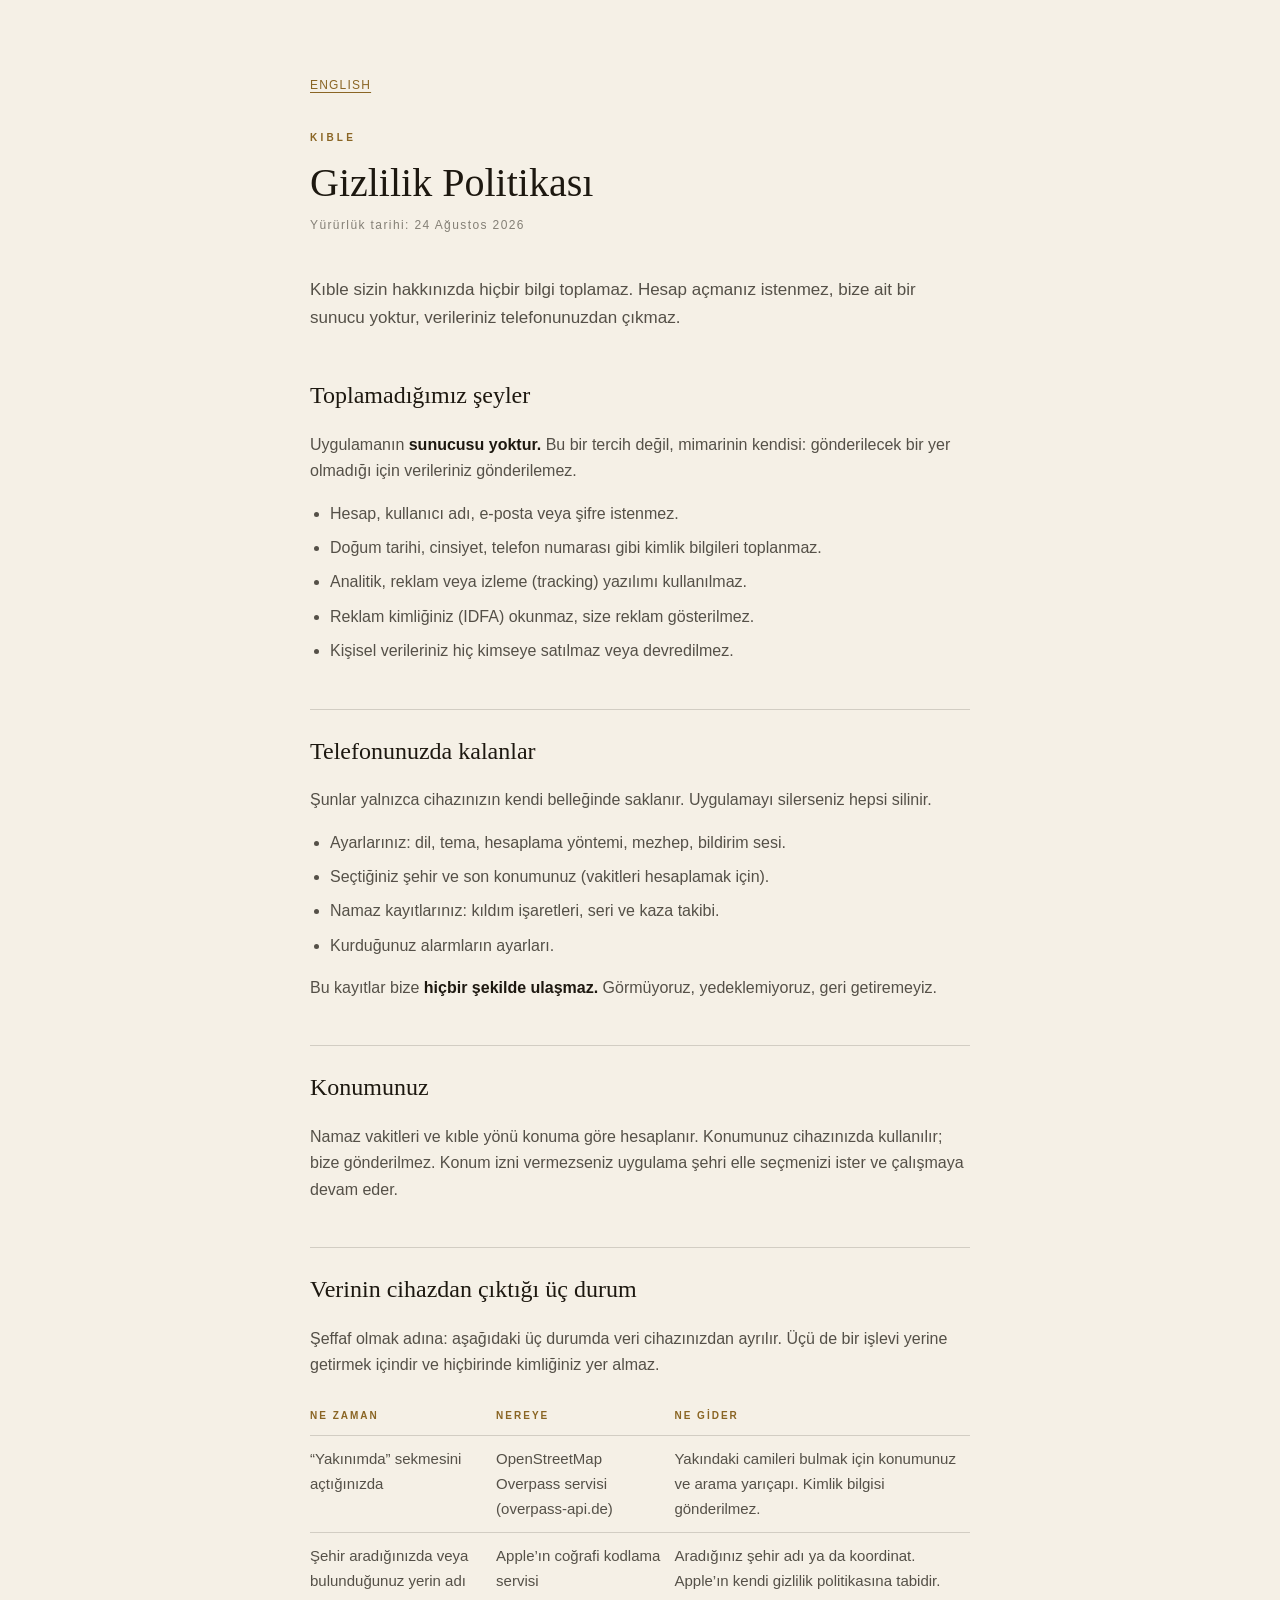
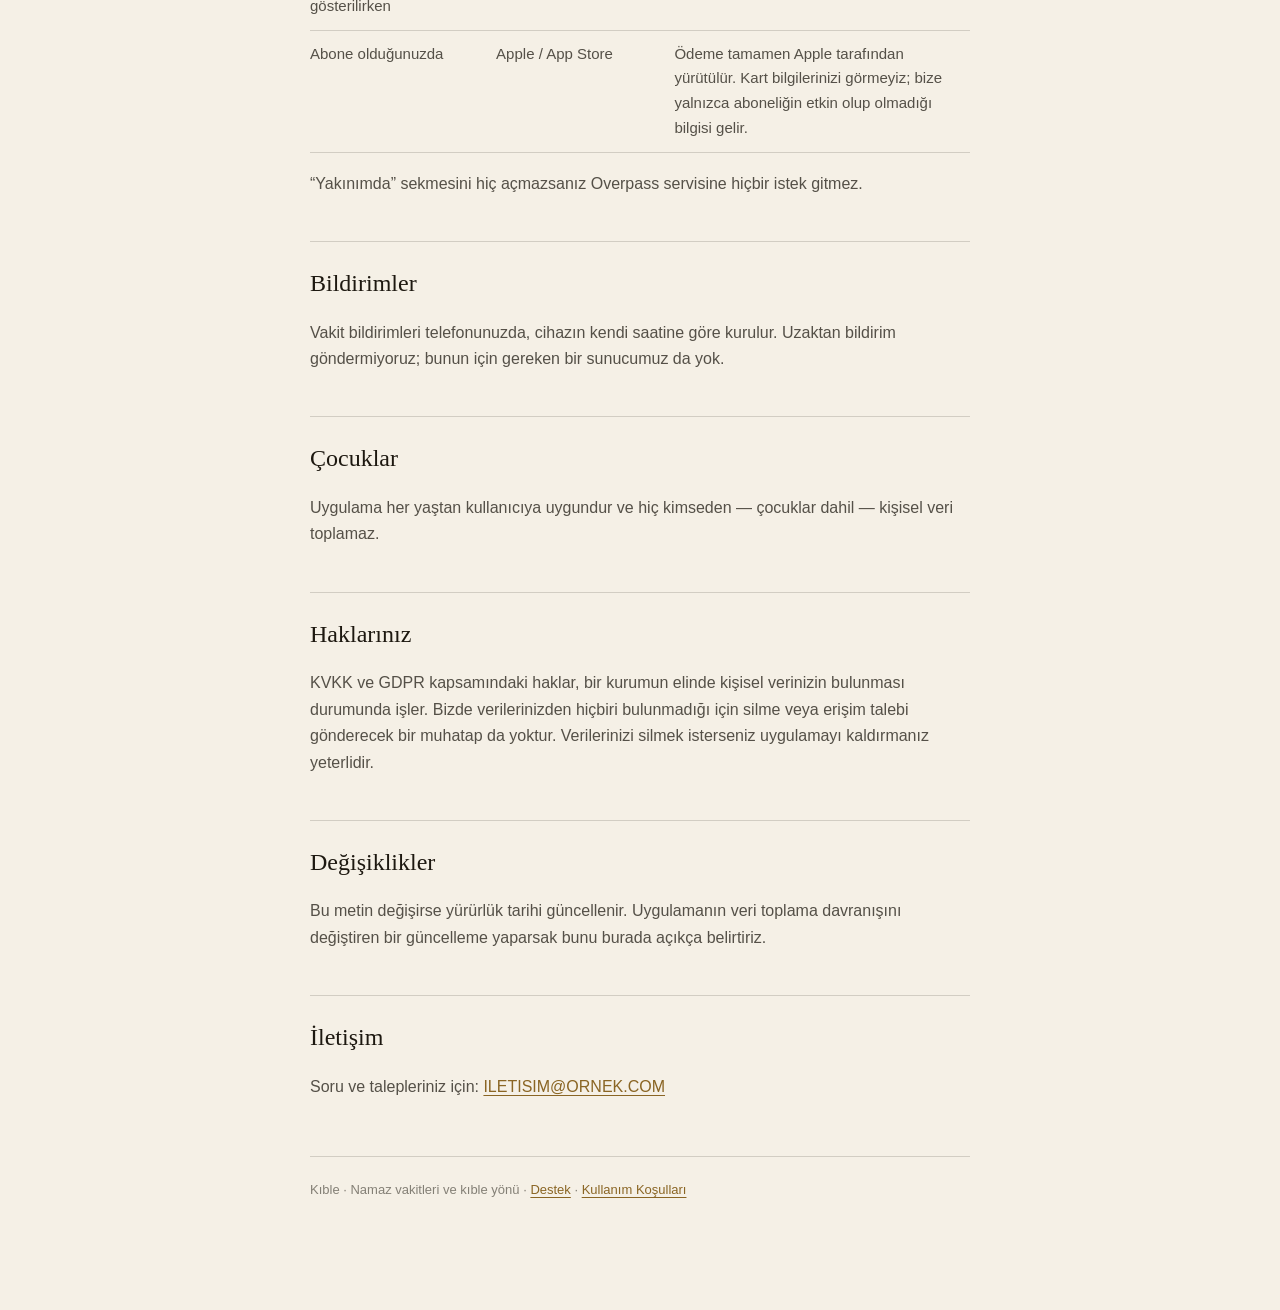
==== gizlilik.html @ 44703590 "Kıble belgeleri: gizlilik, koşullar ve destek sayfası Uygulamanın kaynak kodu özel bir depoda; GitHu" ====
<!doctype html>
<html lang="tr">
<head>
<meta charset="utf-8">
<meta name="viewport" content="width=device-width, initial-scale=1">
<title>Gizlilik Politikası · Kıble</title>
<link rel="stylesheet" href="style.css">
</head>
<body>
<main>
  <p class="langs"><a href="privacy.html">ENGLISH</a></p>

  <p class="eyebrow">Kıble</p>
  <h1>Gizlilik Politikası</h1>
  <p class="meta">Yürürlük tarihi: 24 Ağustos 2026</p>

  <p class="lede">
    Kıble sizin hakkınızda hiçbir bilgi toplamaz. Hesap açmanız istenmez,
    bize ait bir sunucu yoktur, verileriniz telefonunuzdan çıkmaz.
  </p>

  <h2>Toplamadığımız şeyler</h2>
  <p>
    Uygulamanın <strong>sunucusu yoktur.</strong> Bu bir tercih değil, mimarinin
    kendisi: gönderilecek bir yer olmadığı için verileriniz gönderilemez.
  </p>
  <ul>
    <li>Hesap, kullanıcı adı, e-posta veya şifre istenmez.</li>
    <li>Doğum tarihi, cinsiyet, telefon numarası gibi kimlik bilgileri toplanmaz.</li>
    <li>Analitik, reklam veya izleme (tracking) yazılımı kullanılmaz.</li>
    <li>Reklam kimliğiniz (IDFA) okunmaz, size reklam gösterilmez.</li>
    <li>Kişisel verileriniz hiç kimseye satılmaz veya devredilmez.</li>
  </ul>

  <h2>Telefonunuzda kalanlar</h2>
  <p>
    Şunlar yalnızca cihazınızın kendi belleğinde saklanır. Uygulamayı silerseniz
    hepsi silinir.
  </p>
  <ul>
    <li>Ayarlarınız: dil, tema, hesaplama yöntemi, mezhep, bildirim sesi.</li>
    <li>Seçtiğiniz şehir ve son konumunuz (vakitleri hesaplamak için).</li>
    <li>Namaz kayıtlarınız: kıldım işaretleri, seri ve kaza takibi.</li>
    <li>Kurduğunuz alarmların ayarları.</li>
  </ul>
  <p>
    Bu kayıtlar bize <strong>hiçbir şekilde ulaşmaz.</strong> Görmüyoruz,
    yedeklemiyoruz, geri getiremeyiz.
  </p>

  <h2>Konumunuz</h2>
  <p>
    Namaz vakitleri ve kıble yönü konuma göre hesaplanır. Konumunuz cihazınızda
    kullanılır; bize gönderilmez. Konum izni vermezseniz uygulama şehri elle
    seçmenizi ister ve çalışmaya devam eder.
  </p>

  <h2>Verinin cihazdan çıktığı üç durum</h2>
  <p>
    Şeffaf olmak adına: aşağıdaki üç durumda veri cihazınızdan ayrılır. Üçü de
    bir işlevi yerine getirmek içindir ve hiçbirinde kimliğiniz yer almaz.
  </p>

  <table>
    <tr>
      <th>Ne zaman</th>
      <th>Nereye</th>
      <th>Ne gider</th>
    </tr>
    <tr>
      <td>“Yakınımda” sekmesini açtığınızda</td>
      <td>OpenStreetMap Overpass servisi (overpass-api.de)</td>
      <td>Yakındaki camileri bulmak için konumunuz ve arama yarıçapı. Kimlik
          bilgisi gönderilmez.</td>
    </tr>
    <tr>
      <td>Şehir aradığınızda veya bulunduğunuz yerin adı gösterilirken</td>
      <td>Apple’ın coğrafi kodlama servisi</td>
      <td>Aradığınız şehir adı ya da koordinat. Apple’ın kendi gizlilik
          politikasına tabidir.</td>
    </tr>
    <tr>
      <td>Abone olduğunuzda</td>
      <td>Apple / App Store</td>
      <td>Ödeme tamamen Apple tarafından yürütülür. Kart bilgilerinizi
          görmeyiz; bize yalnızca aboneliğin etkin olup olmadığı bilgisi gelir.</td>
    </tr>
  </table>

  <p>
    “Yakınımda” sekmesini hiç açmazsanız Overpass servisine hiçbir istek
    gitmez.
  </p>

  <h2>Bildirimler</h2>
  <p>
    Vakit bildirimleri telefonunuzda, cihazın kendi saatine göre kurulur.
    Uzaktan bildirim göndermiyoruz; bunun için gereken bir sunucumuz da yok.
  </p>

  <h2>Çocuklar</h2>
  <p>
    Uygulama her yaştan kullanıcıya uygundur ve hiç kimseden — çocuklar dahil —
    kişisel veri toplamaz.
  </p>

  <h2>Haklarınız</h2>
  <p>
    KVKK ve GDPR kapsamındaki haklar, bir kurumun elinde kişisel verinizin
    bulunması durumunda işler. Bizde verilerinizden hiçbiri bulunmadığı için
    silme veya erişim talebi gönderecek bir muhatap da yoktur. Verilerinizi
    silmek isterseniz uygulamayı kaldırmanız yeterlidir.
  </p>

  <h2>Değişiklikler</h2>
  <p>
    Bu metin değişirse yürürlük tarihi güncellenir. Uygulamanın veri toplama
    davranışını değiştiren bir güncelleme yaparsak bunu burada açıkça belirtiriz.
  </p>

  <h2>İletişim</h2>
  <p>
    Soru ve talepleriniz için: <a href="mailto:ILETISIM@ORNEK.COM">ILETISIM@ORNEK.COM</a>
  </p>

  <p class="note">
    Kıble · Namaz vakitleri ve kıble yönü ·
    <a href="index.html">Destek</a> ·
    <a href="kosullar.html">Kullanım Koşulları</a>
  </p>
</main>
</body>
</html>
---- style.css ----
/* Kıble — belge sayfaları.
   Uygulamanın "sessiz lüks" dili: sıcak siyah / fildizi zemin,
   şampanya-bronz vurgu, serif başlıklar, 1px saç çizgileri. */

:root {
  --bg: #f5f0e6;
  --text: #1d1810;
  --dim: rgba(29, 24, 16, 0.74);
  --faint: rgba(29, 24, 16, 0.52);
  --gold: #8a6524;
  --hairline: rgba(29, 24, 16, 0.16);
}

@media (prefers-color-scheme: dark) {
  :root {
    --bg: #0b0a08;
    --text: #f2ecdf;
    --dim: rgba(242, 236, 223, 0.62);
    --faint: rgba(242, 236, 223, 0.38);
    --gold: #c8a35d;
    --hairline: rgba(242, 236, 223, 0.10);
  }
}

* { box-sizing: border-box; }

body {
  margin: 0;
  padding: 64px 24px 96px;
  background: var(--bg);
  color: var(--text);
  font-family: -apple-system, BlinkMacSystemFont, "Segoe UI", Roboto, sans-serif;
  font-size: 16px;
  line-height: 1.65;
  -webkit-font-smoothing: antialiased;
}

main { max-width: 660px; margin: 0 auto; }

.eyebrow {
  font-size: 10px;
  letter-spacing: 3.2px;
  font-weight: 600;
  color: var(--gold);
  text-transform: uppercase;
  margin: 0 0 14px;
}

h1 {
  font-family: Didot, "Bodoni 72", Georgia, serif;
  font-weight: 400;
  font-size: 40px;
  line-height: 1.15;
  margin: 0 0 10px;
}

h2 {
  font-family: Didot, "Bodoni 72", Georgia, serif;
  font-weight: 400;
  font-size: 24px;
  margin: 44px 0 12px;
  padding-top: 22px;
  border-top: 1px solid var(--hairline);
}

h2:first-of-type { border-top: none; padding-top: 0; }

p, li { color: var(--dim); }
strong { color: var(--text); font-weight: 600; }

.lede { font-size: 17px; color: var(--dim); margin: 0 0 8px; }

.meta {
  font-size: 12px;
  letter-spacing: 1.4px;
  font-weight: 500;
  color: var(--faint);
  margin: 0 0 40px;
}

ul { padding-left: 20px; }
li { margin: 8px 0; }

a { color: var(--gold); text-decoration: underline; text-underline-offset: 3px; }

.note {
  margin-top: 56px;
  padding-top: 22px;
  border-top: 1px solid var(--hairline);
  font-size: 13px;
  color: var(--faint);
}

.langs { margin-bottom: 34px; font-size: 12px; letter-spacing: 1.2px; font-weight: 500; }
.langs a { margin-right: 14px; }

table { width: 100%; border-collapse: collapse; margin: 18px 0; font-size: 15px; }
th, td { text-align: left; padding: 11px 10px 11px 0; border-bottom: 1px solid var(--hairline); vertical-align: top; }
th { font-size: 10px; letter-spacing: 2px; text-transform: uppercase; color: var(--gold); font-weight: 600; }
td { color: var(--dim); }
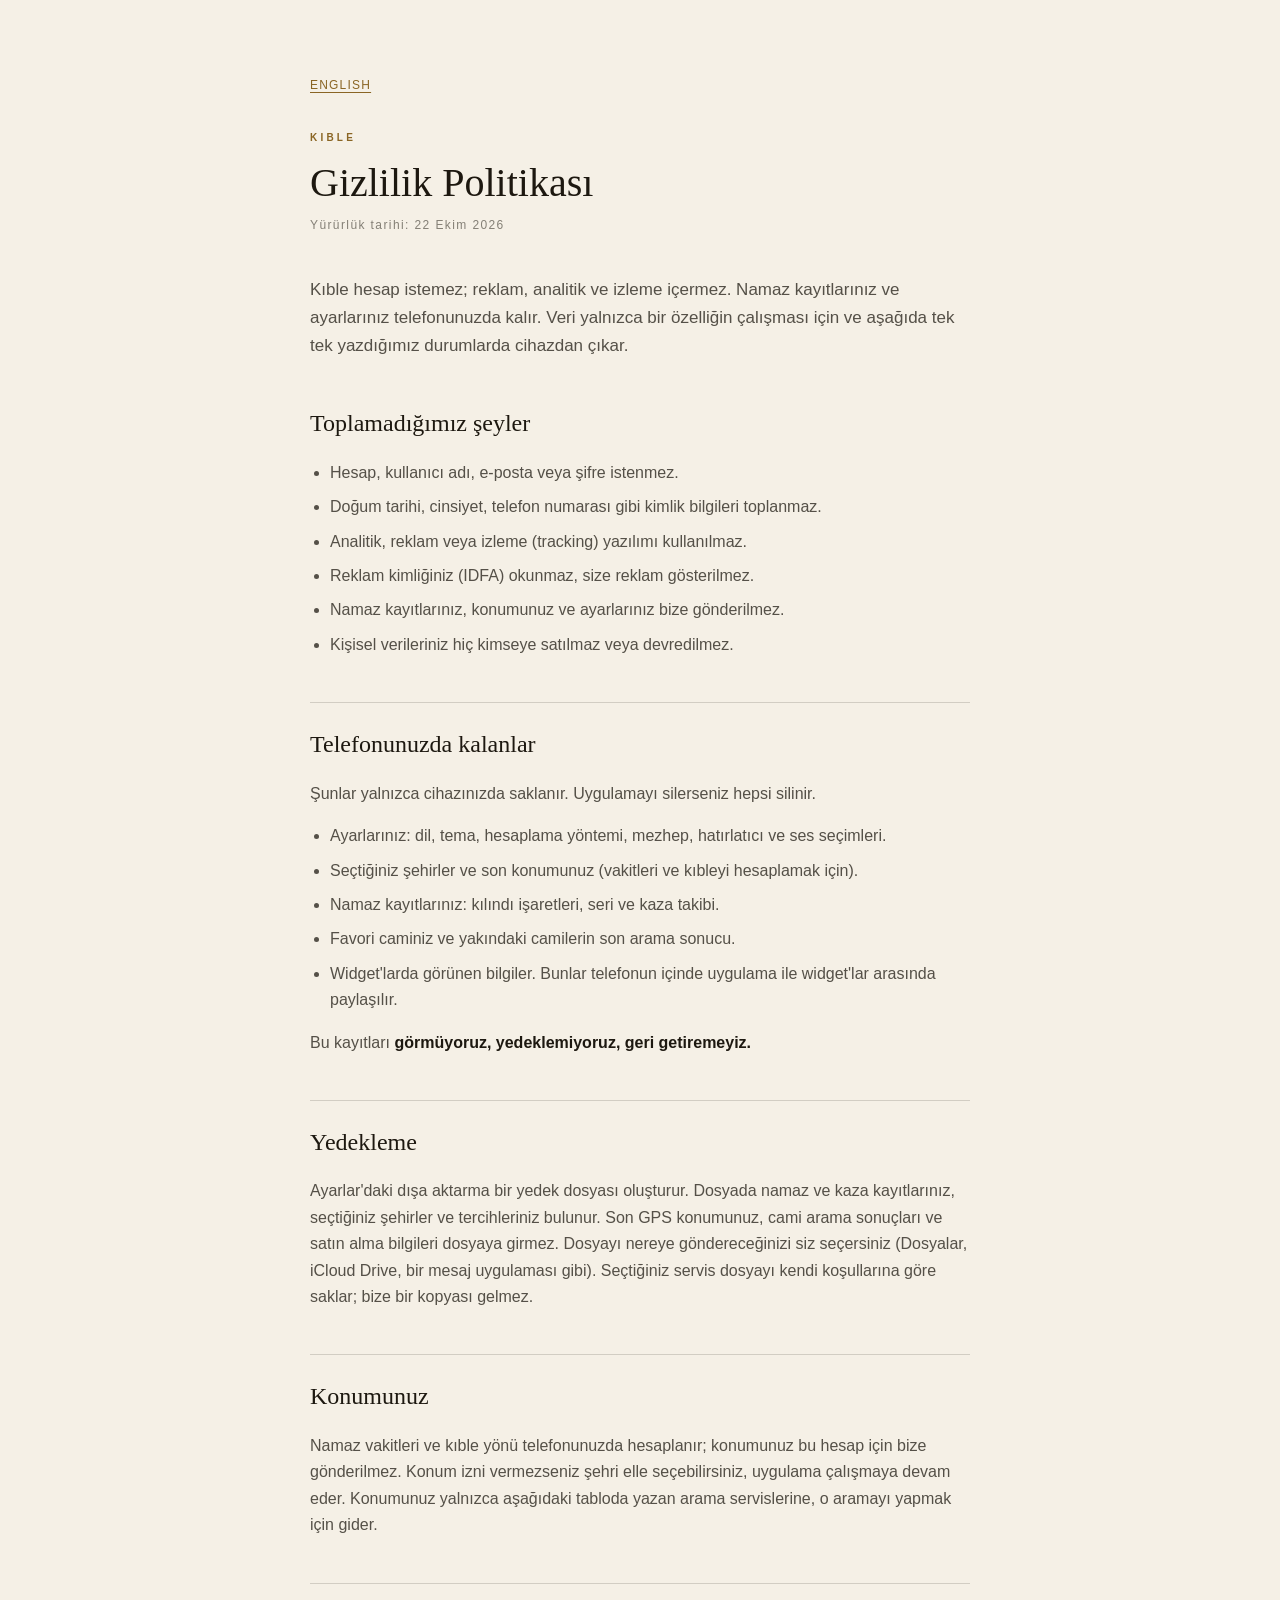
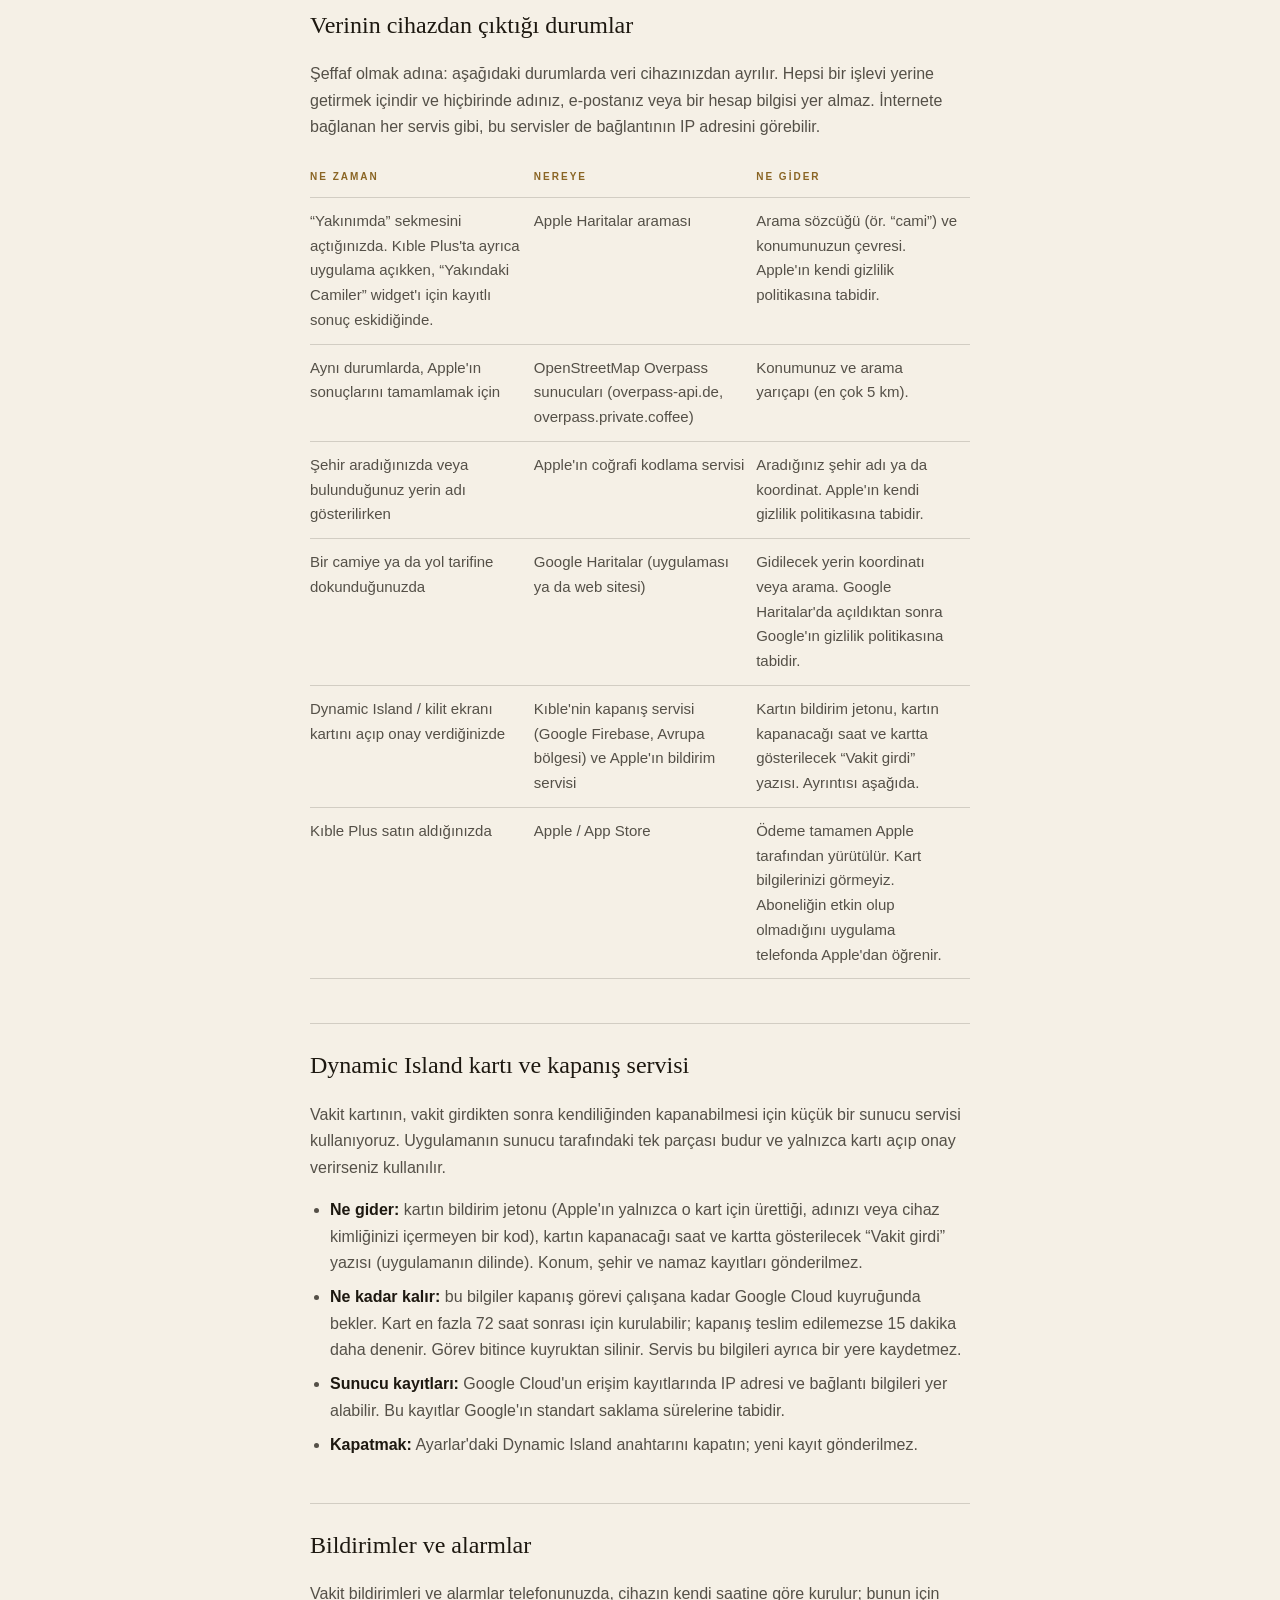
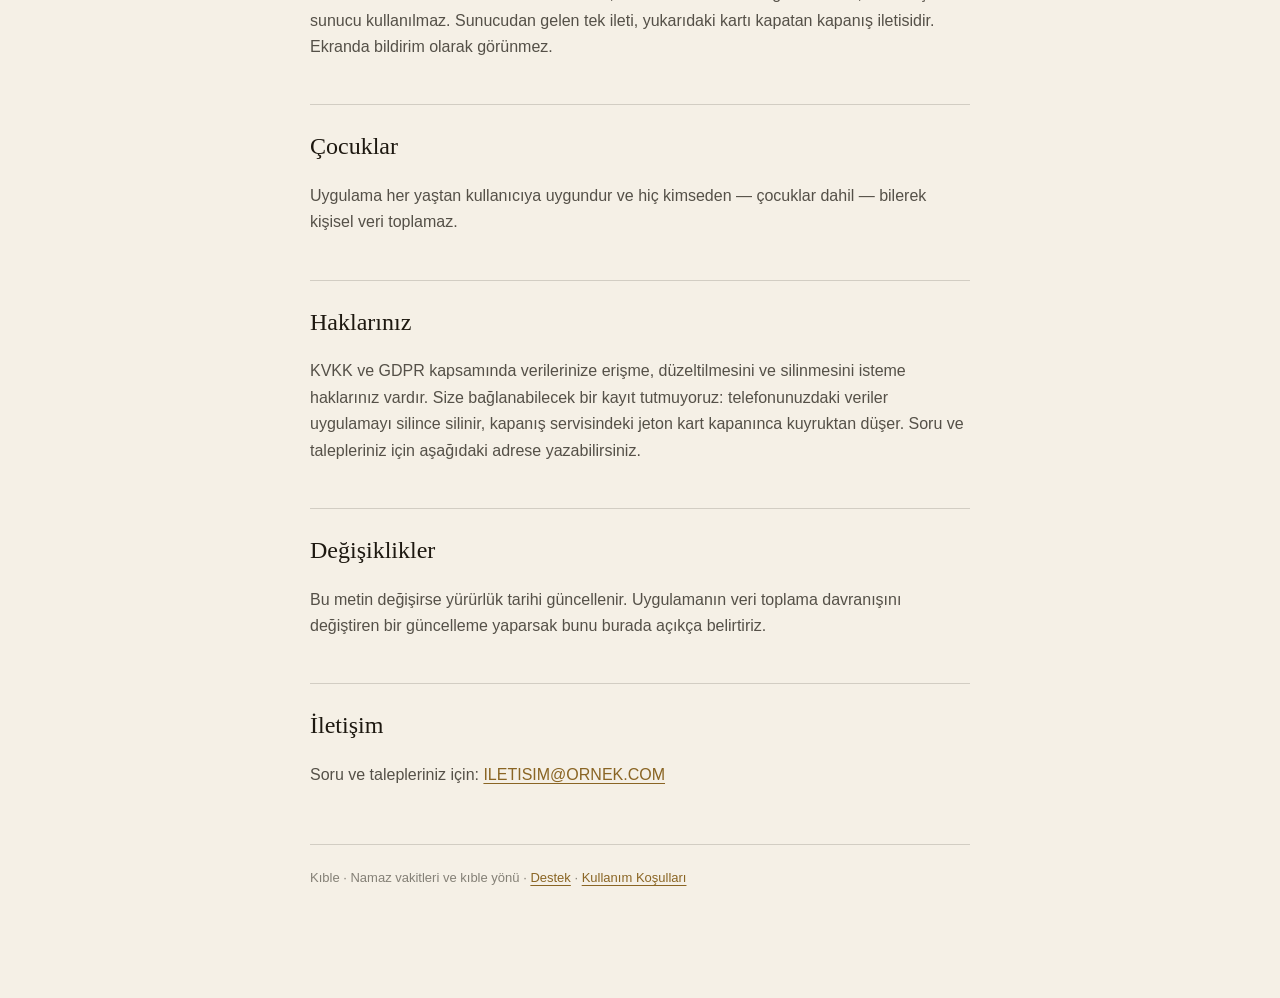
==== commit 94c6b417: "Gizlilik: Firebase kapanış servisi, Apple cami araması, yedek ve Google Haritalar "Sunucumuz yok / u" ====
--- a/gizlilik.html
+++ b/gizlilik.html
@@ -12,53 +12,64 @@
 
   <p class="eyebrow">Kıble</p>
   <h1>Gizlilik Politikası</h1>
-  <p class="meta">Yürürlük tarihi: 24 Ağustos 2026</p>
+  <p class="meta">Yürürlük tarihi: 22 Ekim 2026</p>
 
   <p class="lede">
-    Kıble sizin hakkınızda hiçbir bilgi toplamaz. Hesap açmanız istenmez,
-    bize ait bir sunucu yoktur, verileriniz telefonunuzdan çıkmaz.
+    Kıble hesap istemez; reklam, analitik ve izleme içermez. Namaz kayıtlarınız
+    ve ayarlarınız telefonunuzda kalır. Veri yalnızca bir özelliğin çalışması
+    için ve aşağıda tek tek yazdığımız durumlarda cihazdan çıkar.
   </p>
 
   <h2>Toplamadığımız şeyler</h2>
-  <p>
-    Uygulamanın <strong>sunucusu yoktur.</strong> Bu bir tercih değil, mimarinin
-    kendisi: gönderilecek bir yer olmadığı için verileriniz gönderilemez.
-  </p>
   <ul>
     <li>Hesap, kullanıcı adı, e-posta veya şifre istenmez.</li>
     <li>Doğum tarihi, cinsiyet, telefon numarası gibi kimlik bilgileri toplanmaz.</li>
     <li>Analitik, reklam veya izleme (tracking) yazılımı kullanılmaz.</li>
     <li>Reklam kimliğiniz (IDFA) okunmaz, size reklam gösterilmez.</li>
+    <li>Namaz kayıtlarınız, konumunuz ve ayarlarınız bize gönderilmez.</li>
     <li>Kişisel verileriniz hiç kimseye satılmaz veya devredilmez.</li>
   </ul>
 
   <h2>Telefonunuzda kalanlar</h2>
   <p>
-    Şunlar yalnızca cihazınızın kendi belleğinde saklanır. Uygulamayı silerseniz
-    hepsi silinir.
+    Şunlar yalnızca cihazınızda saklanır. Uygulamayı silerseniz hepsi silinir.
   </p>
   <ul>
-    <li>Ayarlarınız: dil, tema, hesaplama yöntemi, mezhep, bildirim sesi.</li>
-    <li>Seçtiğiniz şehir ve son konumunuz (vakitleri hesaplamak için).</li>
-    <li>Namaz kayıtlarınız: kıldım işaretleri, seri ve kaza takibi.</li>
-    <li>Kurduğunuz alarmların ayarları.</li>
+    <li>Ayarlarınız: dil, tema, hesaplama yöntemi, mezhep, hatırlatıcı ve ses seçimleri.</li>
+    <li>Seçtiğiniz şehirler ve son konumunuz (vakitleri ve kıbleyi hesaplamak için).</li>
+    <li>Namaz kayıtlarınız: kılındı işaretleri, seri ve kaza takibi.</li>
+    <li>Favori caminiz ve yakındaki camilerin son arama sonucu.</li>
+    <li>Widget'larda görünen bilgiler. Bunlar telefonun içinde uygulama ile
+        widget'lar arasında paylaşılır.</li>
   </ul>
   <p>
-    Bu kayıtlar bize <strong>hiçbir şekilde ulaşmaz.</strong> Görmüyoruz,
-    yedeklemiyoruz, geri getiremeyiz.
+    Bu kayıtları <strong>görmüyoruz, yedeklemiyoruz, geri getiremeyiz.</strong>
+  </p>
+
+  <h2>Yedekleme</h2>
+  <p>
+    Ayarlar'daki dışa aktarma bir yedek dosyası oluşturur. Dosyada namaz ve kaza
+    kayıtlarınız, seçtiğiniz şehirler ve tercihleriniz bulunur. Son GPS
+    konumunuz, cami arama sonuçları ve satın alma bilgileri dosyaya girmez.
+    Dosyayı nereye göndereceğinizi siz seçersiniz (Dosyalar, iCloud Drive, bir
+    mesaj uygulaması gibi). Seçtiğiniz servis dosyayı kendi koşullarına göre
+    saklar; bize bir kopyası gelmez.
   </p>
 
   <h2>Konumunuz</h2>
   <p>
-    Namaz vakitleri ve kıble yönü konuma göre hesaplanır. Konumunuz cihazınızda
-    kullanılır; bize gönderilmez. Konum izni vermezseniz uygulama şehri elle
-    seçmenizi ister ve çalışmaya devam eder.
+    Namaz vakitleri ve kıble yönü telefonunuzda hesaplanır; konumunuz bu hesap
+    için bize gönderilmez. Konum izni vermezseniz şehri elle seçebilirsiniz,
+    uygulama çalışmaya devam eder. Konumunuz yalnızca aşağıdaki tabloda yazan
+    arama servislerine, o aramayı yapmak için gider.
   </p>
 
-  <h2>Verinin cihazdan çıktığı üç durum</h2>
+  <h2>Verinin cihazdan çıktığı durumlar</h2>
   <p>
-    Şeffaf olmak adına: aşağıdaki üç durumda veri cihazınızdan ayrılır. Üçü de
-    bir işlevi yerine getirmek içindir ve hiçbirinde kimliğiniz yer almaz.
+    Şeffaf olmak adına: aşağıdaki durumlarda veri cihazınızdan ayrılır. Hepsi
+    bir işlevi yerine getirmek içindir ve hiçbirinde adınız, e-postanız veya
+    bir hesap bilgisi yer almaz. İnternete bağlanan her servis gibi, bu
+    servisler de bağlantının IP adresini görebilir.
   </p>
 
   <table>
@@ -68,48 +79,90 @@
       <th>Ne gider</th>
     </tr>
     <tr>
-      <td>“Yakınımda” sekmesini açtığınızda</td>
-      <td>OpenStreetMap Overpass servisi (overpass-api.de)</td>
-      <td>Yakındaki camileri bulmak için konumunuz ve arama yarıçapı. Kimlik
-          bilgisi gönderilmez.</td>
+      <td>“Yakınımda” sekmesini açtığınızda. Kıble Plus'ta ayrıca uygulama
+          açıkken, “Yakındaki Camiler” widget'ı için kayıtlı sonuç eskidiğinde.</td>
+      <td>Apple Haritalar araması</td>
+      <td>Arama sözcüğü (ör. “cami”) ve konumunuzun çevresi. Apple'ın kendi
+          gizlilik politikasına tabidir.</td>
+    </tr>
+    <tr>
+      <td>Aynı durumlarda, Apple'ın sonuçlarını tamamlamak için</td>
+      <td>OpenStreetMap Overpass sunucuları (overpass-api.de,
+          overpass.private.coffee)</td>
+      <td>Konumunuz ve arama yarıçapı (en çok 5 km).</td>
     </tr>
     <tr>
       <td>Şehir aradığınızda veya bulunduğunuz yerin adı gösterilirken</td>
-      <td>Apple’ın coğrafi kodlama servisi</td>
-      <td>Aradığınız şehir adı ya da koordinat. Apple’ın kendi gizlilik
+      <td>Apple'ın coğrafi kodlama servisi</td>
+      <td>Aradığınız şehir adı ya da koordinat. Apple'ın kendi gizlilik
           politikasına tabidir.</td>
     </tr>
     <tr>
-      <td>Abone olduğunuzda</td>
+      <td>Bir camiye ya da yol tarifine dokunduğunuzda</td>
+      <td>Google Haritalar (uygulaması ya da web sitesi)</td>
+      <td>Gidilecek yerin koordinatı veya arama. Google Haritalar'da
+          açıldıktan sonra Google'ın gizlilik politikasına tabidir.</td>
+    </tr>
+    <tr>
+      <td>Dynamic Island / kilit ekranı kartını açıp onay verdiğinizde</td>
+      <td>Kıble'nin kapanış servisi (Google Firebase, Avrupa bölgesi) ve
+          Apple'ın bildirim servisi</td>
+      <td>Kartın bildirim jetonu, kartın kapanacağı saat ve kartta gösterilecek
+          “Vakit girdi” yazısı. Ayrıntısı aşağıda.</td>
+    </tr>
+    <tr>
+      <td>Kıble Plus satın aldığınızda</td>
       <td>Apple / App Store</td>
       <td>Ödeme tamamen Apple tarafından yürütülür. Kart bilgilerinizi
-          görmeyiz; bize yalnızca aboneliğin etkin olup olmadığı bilgisi gelir.</td>
+          görmeyiz. Aboneliğin etkin olup olmadığını uygulama telefonda
+          Apple'dan öğrenir.</td>
     </tr>
   </table>
 
+  <h2>Dynamic Island kartı ve kapanış servisi</h2>
   <p>
-    “Yakınımda” sekmesini hiç açmazsanız Overpass servisine hiçbir istek
-    gitmez.
+    Vakit kartının, vakit girdikten sonra kendiliğinden kapanabilmesi için
+    küçük bir sunucu servisi kullanıyoruz. Uygulamanın sunucu tarafındaki tek
+    parçası budur ve yalnızca kartı açıp onay verirseniz kullanılır.
   </p>
+  <ul>
+    <li><strong>Ne gider:</strong> kartın bildirim jetonu (Apple'ın yalnızca o
+        kart için ürettiği, adınızı veya cihaz kimliğinizi içermeyen bir kod),
+        kartın kapanacağı saat ve kartta gösterilecek “Vakit girdi” yazısı
+        (uygulamanın dilinde). Konum, şehir ve namaz kayıtları gönderilmez.</li>
+    <li><strong>Ne kadar kalır:</strong> bu bilgiler kapanış görevi çalışana
+        kadar Google Cloud kuyruğunda bekler. Kart en fazla 72 saat sonrası
+        için kurulabilir; kapanış teslim edilemezse 15 dakika daha denenir.
+        Görev bitince kuyruktan silinir. Servis bu bilgileri ayrıca bir yere
+        kaydetmez.</li>
+    <li><strong>Sunucu kayıtları:</strong> Google Cloud'un erişim kayıtlarında
+        IP adresi ve bağlantı bilgileri yer alabilir. Bu kayıtlar Google'ın
+        standart saklama sürelerine tabidir.</li>
+    <li><strong>Kapatmak:</strong> Ayarlar'daki Dynamic Island anahtarını
+        kapatın; yeni kayıt gönderilmez.</li>
+  </ul>
 
-  <h2>Bildirimler</h2>
+  <h2>Bildirimler ve alarmlar</h2>
   <p>
-    Vakit bildirimleri telefonunuzda, cihazın kendi saatine göre kurulur.
-    Uzaktan bildirim göndermiyoruz; bunun için gereken bir sunucumuz da yok.
+    Vakit bildirimleri ve alarmlar telefonunuzda, cihazın kendi saatine göre
+    kurulur; bunun için sunucu kullanılmaz. Sunucudan gelen tek ileti,
+    yukarıdaki kartı kapatan kapanış iletisidir. Ekranda bildirim olarak
+    görünmez.
   </p>
 
   <h2>Çocuklar</h2>
   <p>
     Uygulama her yaştan kullanıcıya uygundur ve hiç kimseden — çocuklar dahil —
-    kişisel veri toplamaz.
+    bilerek kişisel veri toplamaz.
   </p>
 
   <h2>Haklarınız</h2>
   <p>
-    KVKK ve GDPR kapsamındaki haklar, bir kurumun elinde kişisel verinizin
-    bulunması durumunda işler. Bizde verilerinizden hiçbiri bulunmadığı için
-    silme veya erişim talebi gönderecek bir muhatap da yoktur. Verilerinizi
-    silmek isterseniz uygulamayı kaldırmanız yeterlidir.
+    KVKK ve GDPR kapsamında verilerinize erişme, düzeltilmesini ve silinmesini
+    isteme haklarınız vardır. Size bağlanabilecek bir kayıt tutmuyoruz:
+    telefonunuzdaki veriler uygulamayı silince silinir, kapanış servisindeki
+    jeton kart kapanınca kuyruktan düşer. Soru ve talepleriniz için aşağıdaki
+    adrese yazabilirsiniz.
   </p>
 
   <h2>Değişiklikler</h2>
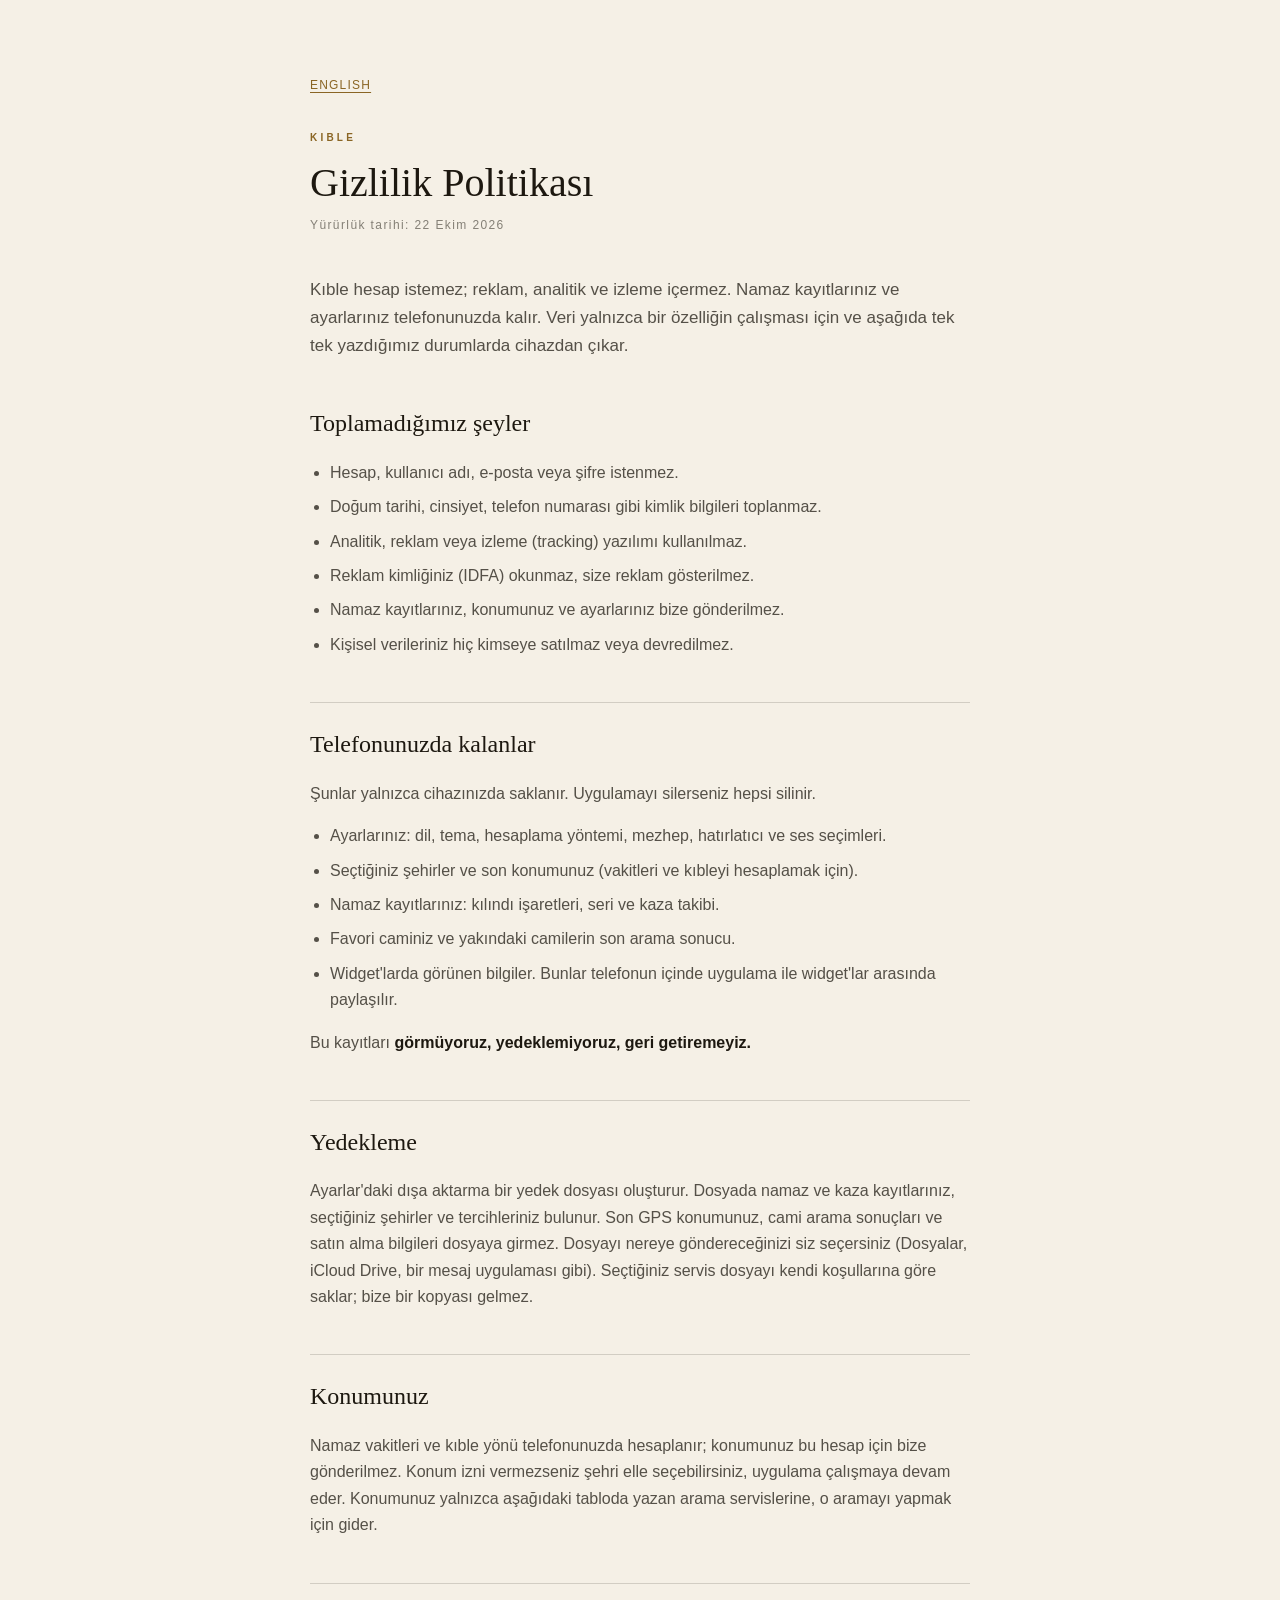
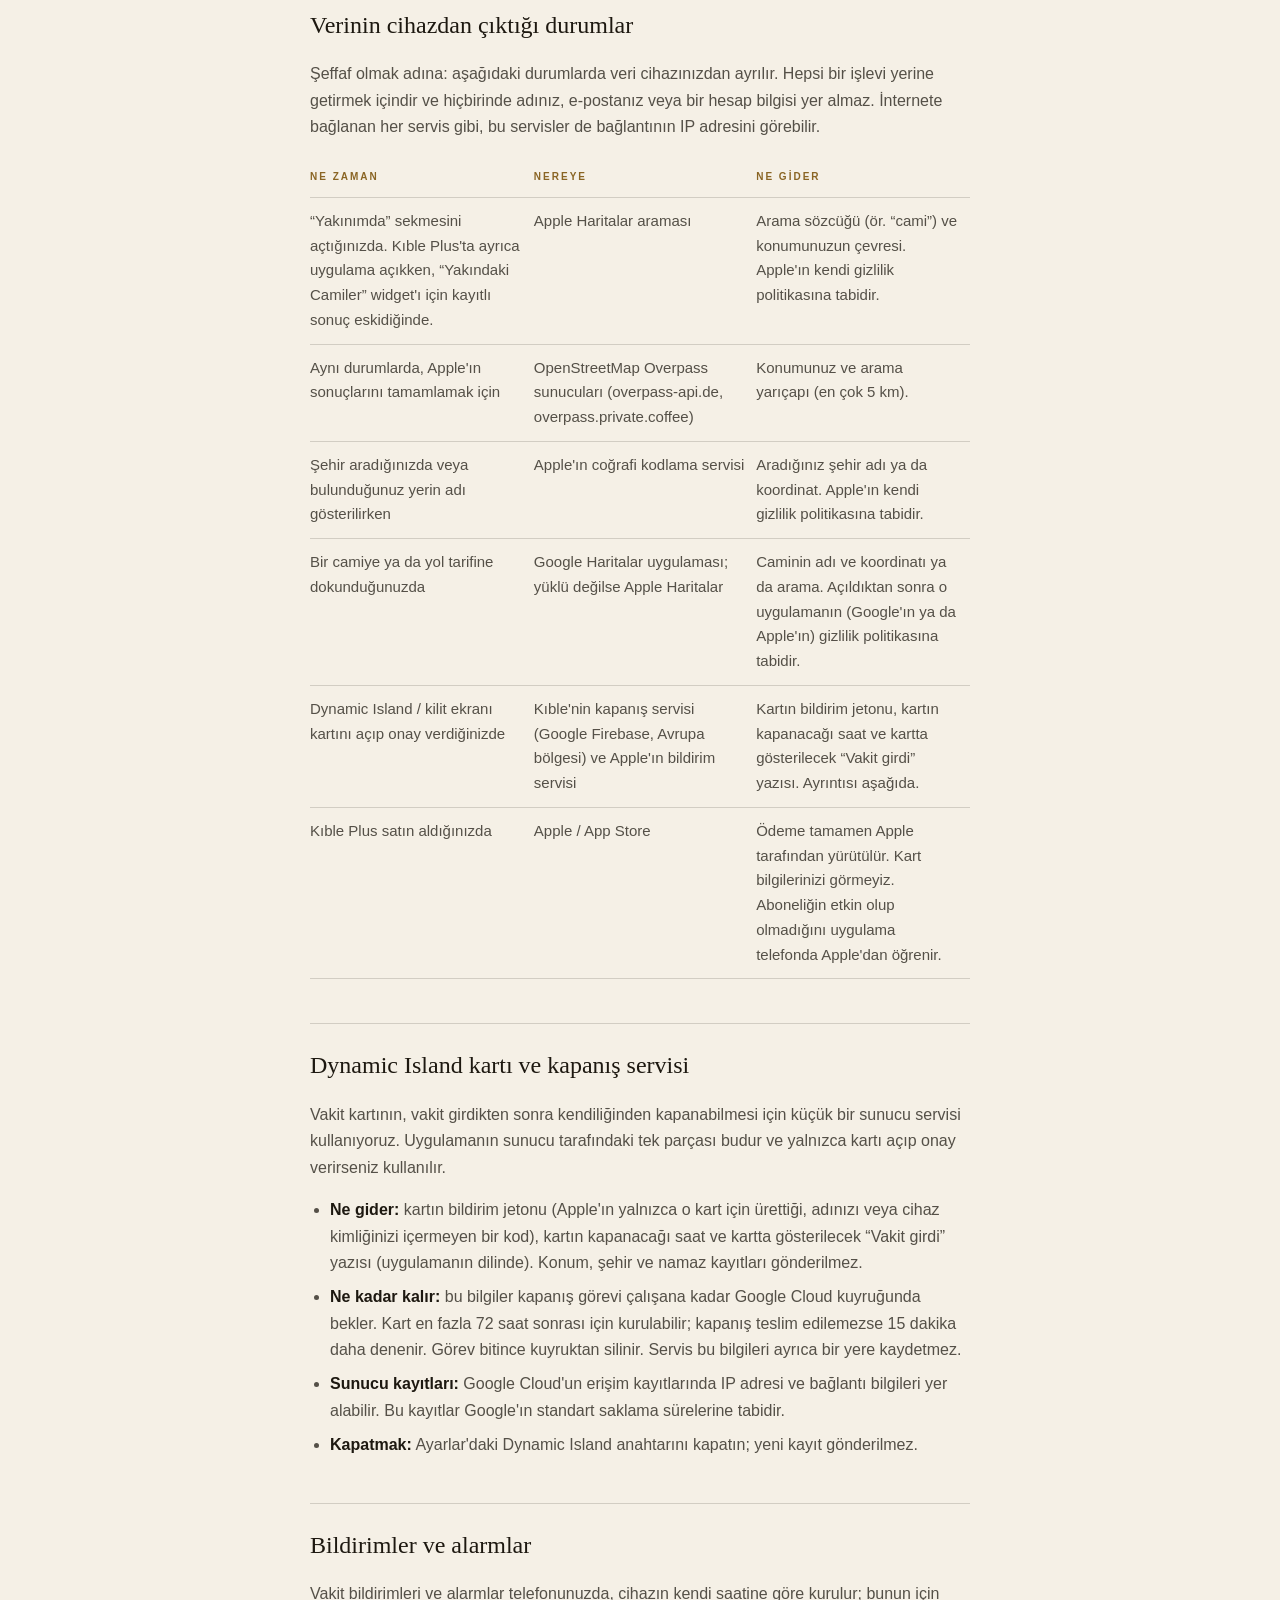
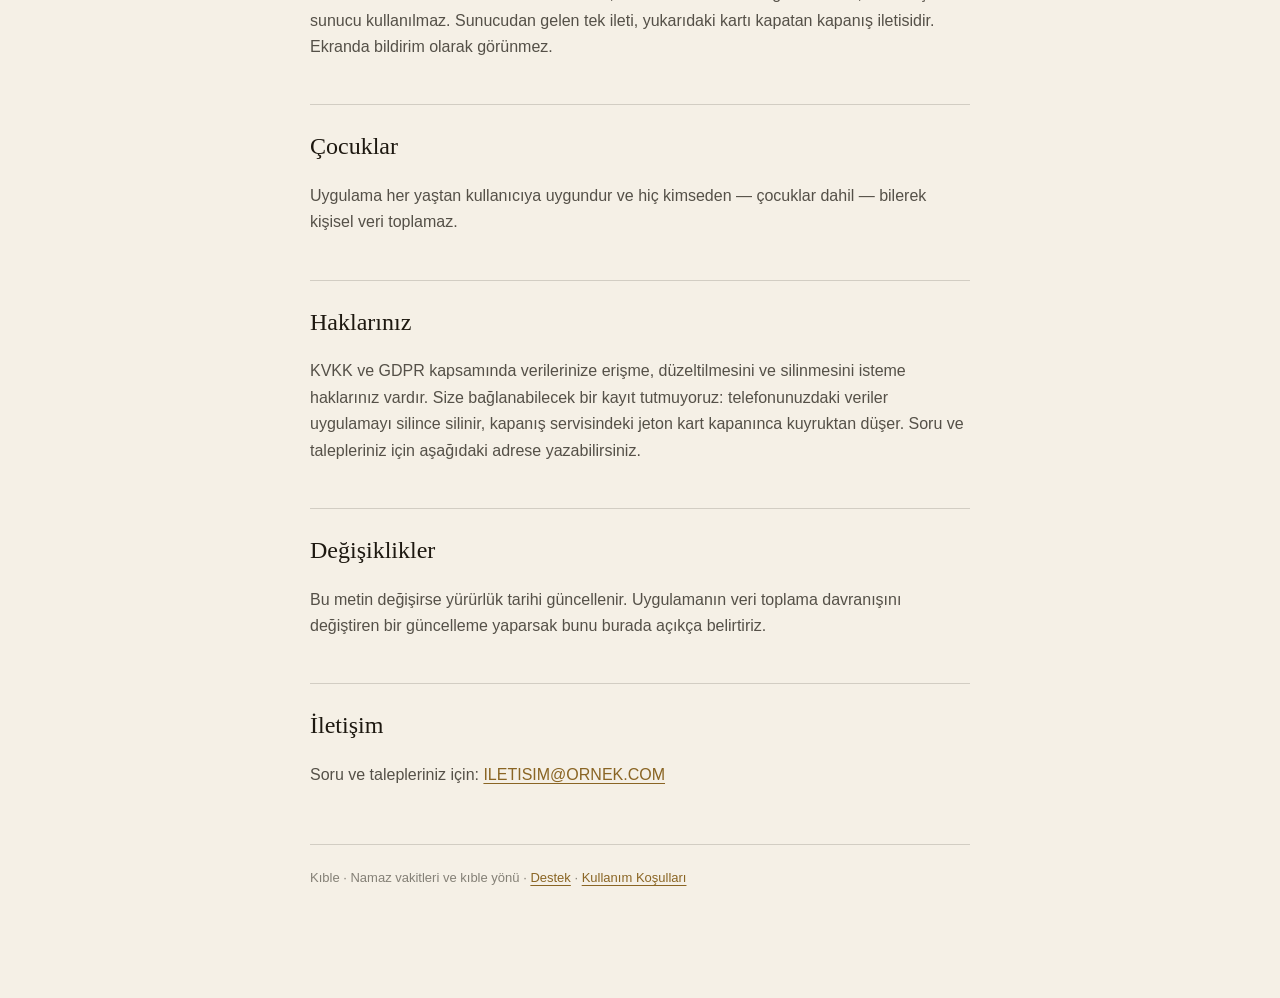
==== commit 0256844a: "Gizlilik: Google Haritalar yoksa Apple Haritalar; cami adı gönderiliyor Co-Authored-By: Claude Opus " ====
--- a/gizlilik.html
+++ b/gizlilik.html
@@ -99,9 +99,9 @@
     </tr>
     <tr>
       <td>Bir camiye ya da yol tarifine dokunduğunuzda</td>
-      <td>Google Haritalar (uygulaması ya da web sitesi)</td>
-      <td>Gidilecek yerin koordinatı veya arama. Google Haritalar'da
-          açıldıktan sonra Google'ın gizlilik politikasına tabidir.</td>
+      <td>Google Haritalar uygulaması; yüklü değilse Apple Haritalar</td>
+      <td>Caminin adı ve koordinatı ya da arama. Açıldıktan sonra o
+          uygulamanın (Google'ın ya da Apple'ın) gizlilik politikasına tabidir.</td>
     </tr>
     <tr>
       <td>Dynamic Island / kilit ekranı kartını açıp onay verdiğinizde</td>
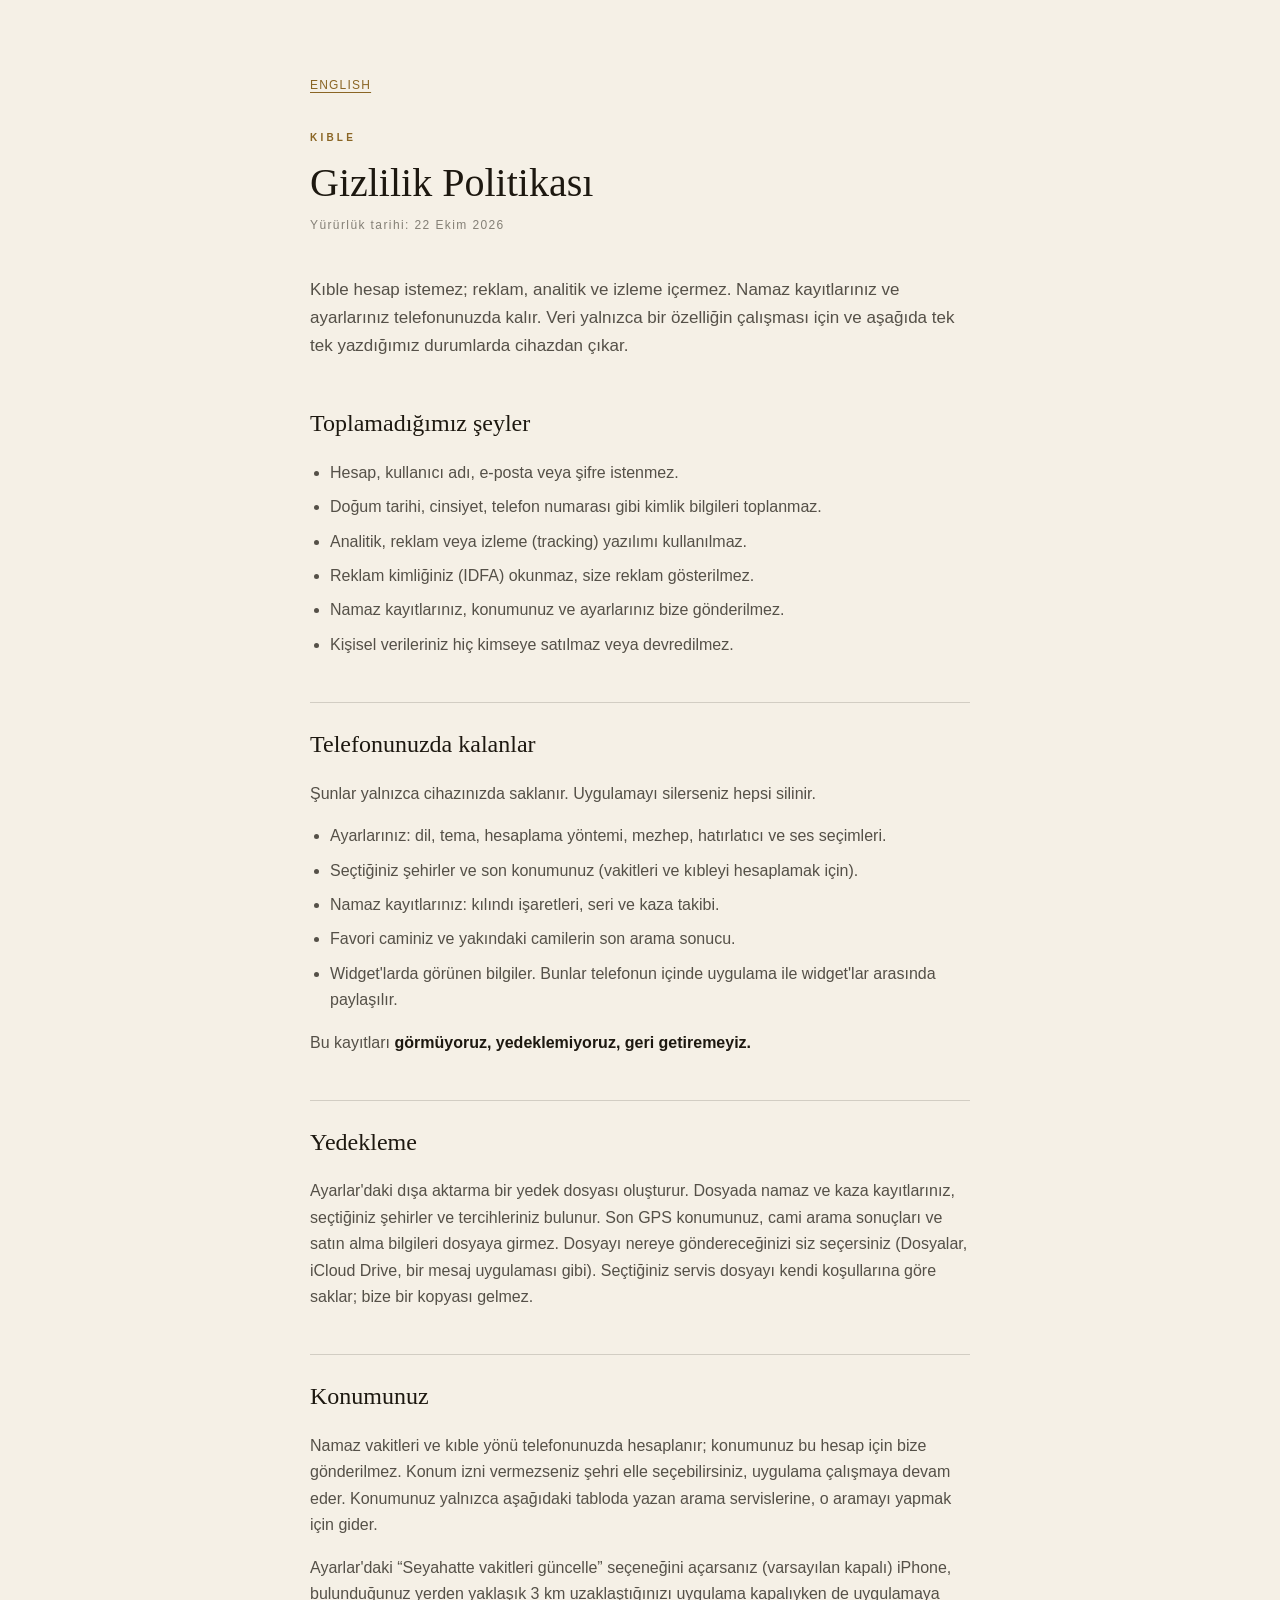
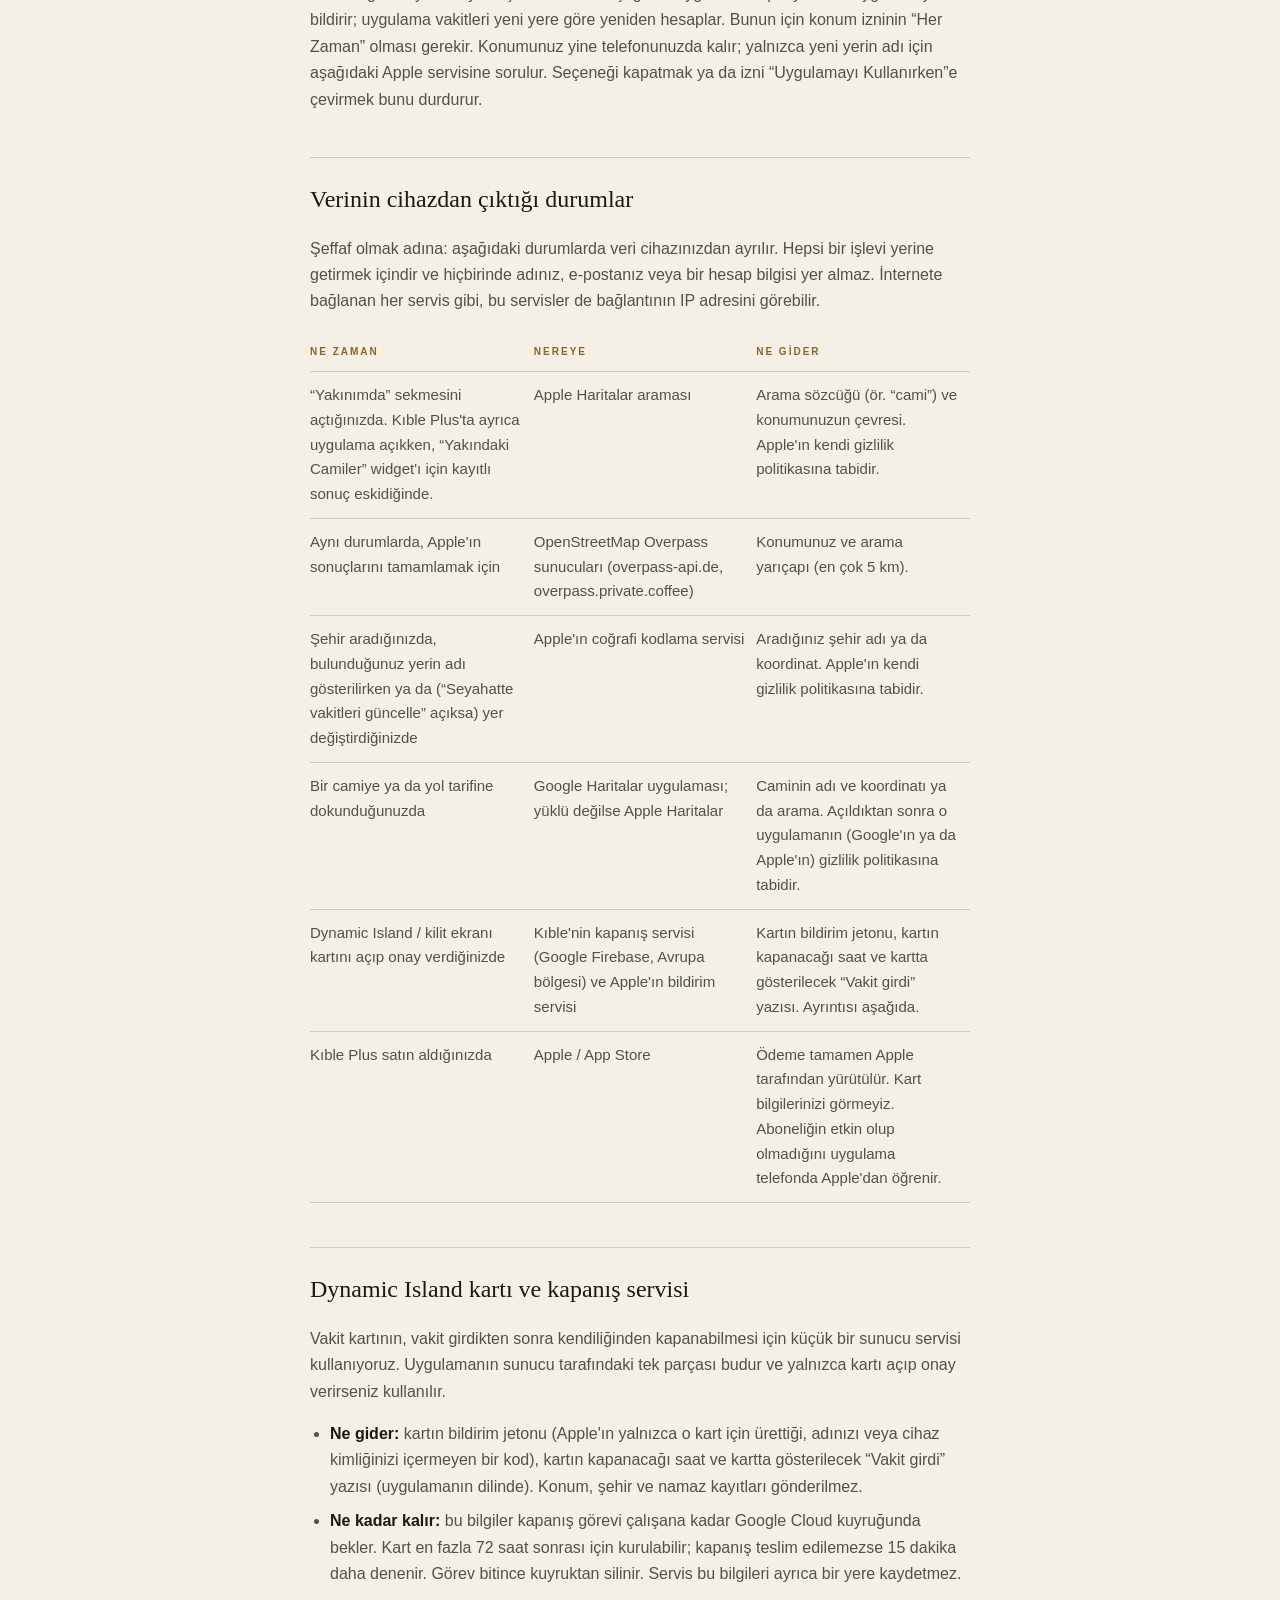
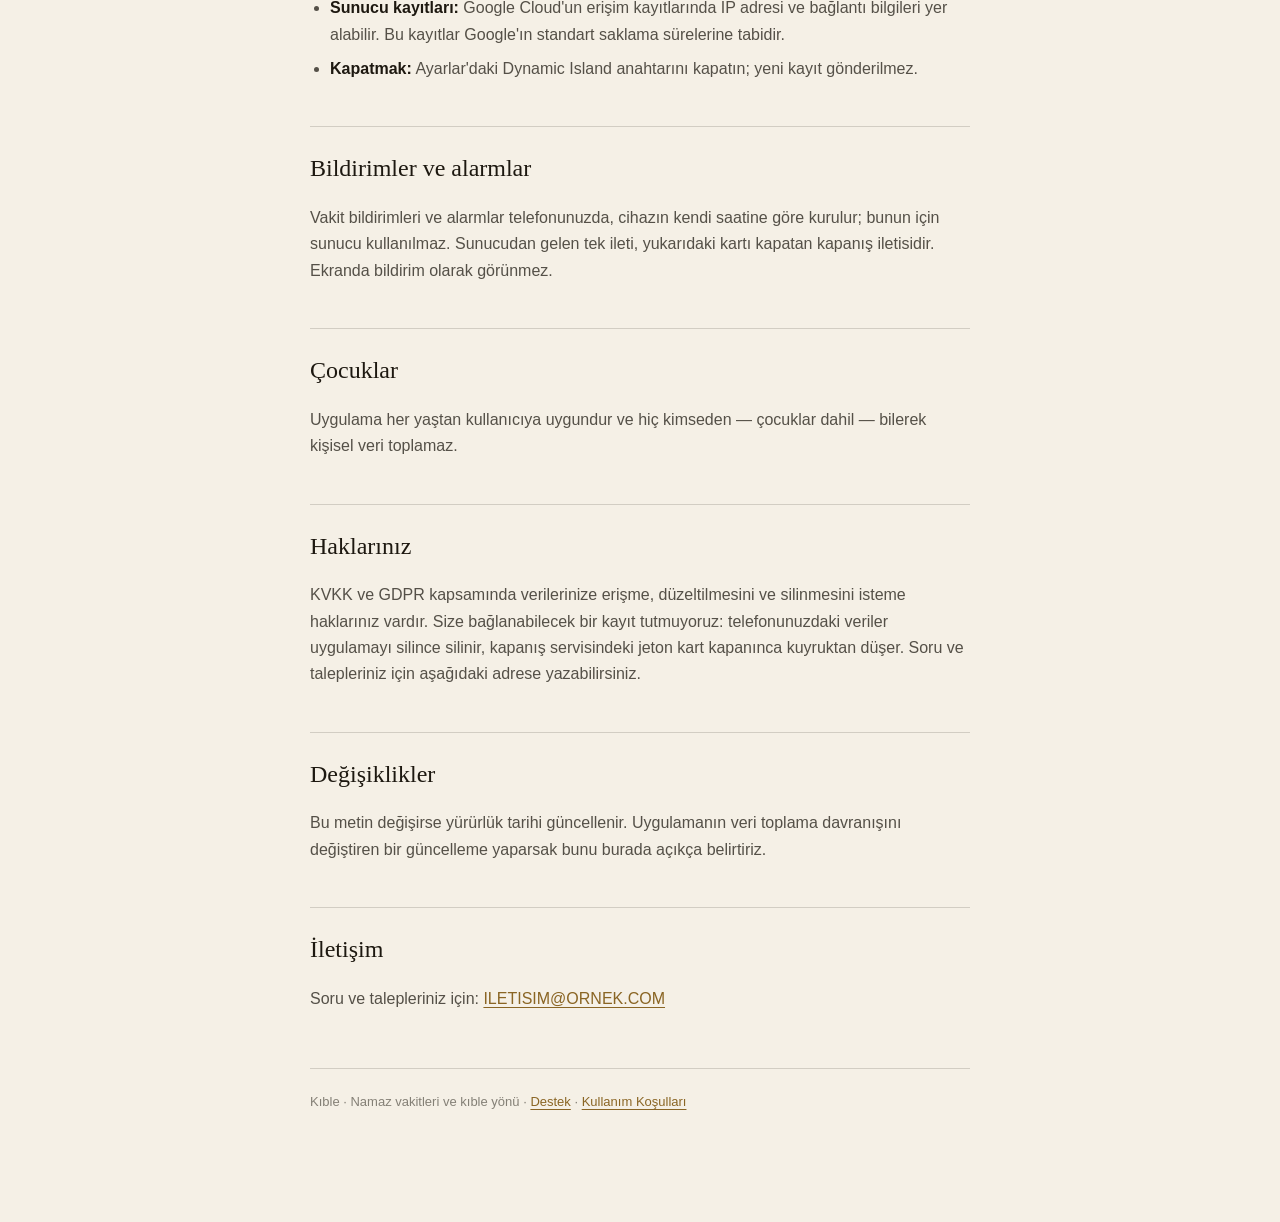
==== commit 45ed7c6f: "Gizlilik: isteğe bağlı seyahatte konum ("Her Zaman" izni) Co-Authored-By: Claude Opus 5.5 <noreply@a" ====
--- a/gizlilik.html
+++ b/gizlilik.html
@@ -63,6 +63,15 @@
     uygulama çalışmaya devam eder. Konumunuz yalnızca aşağıdaki tabloda yazan
     arama servislerine, o aramayı yapmak için gider.
   </p>
+  <p>
+    Ayarlar'daki “Seyahatte vakitleri güncelle” seçeneğini açarsanız (varsayılan
+    kapalı) iPhone, bulunduğunuz yerden yaklaşık 3 km uzaklaştığınızı uygulama
+    kapalıyken de uygulamaya bildirir; uygulama vakitleri yeni yere göre yeniden
+    hesaplar. Bunun için konum izninin “Her Zaman” olması gerekir. Konumunuz yine
+    telefonunuzda kalır; yalnızca yeni yerin adı için aşağıdaki Apple servisine
+    sorulur. Seçeneği kapatmak ya da izni “Uygulamayı Kullanırken”e çevirmek bunu
+    durdurur.
+  </p>
 
   <h2>Verinin cihazdan çıktığı durumlar</h2>
   <p>
@@ -92,7 +101,8 @@
       <td>Konumunuz ve arama yarıçapı (en çok 5 km).</td>
     </tr>
     <tr>
-      <td>Şehir aradığınızda veya bulunduğunuz yerin adı gösterilirken</td>
+      <td>Şehir aradığınızda, bulunduğunuz yerin adı gösterilirken ya da
+          (“Seyahatte vakitleri güncelle” açıksa) yer değiştirdiğinizde</td>
       <td>Apple'ın coğrafi kodlama servisi</td>
       <td>Aradığınız şehir adı ya da koordinat. Apple'ın kendi gizlilik
           politikasına tabidir.</td>
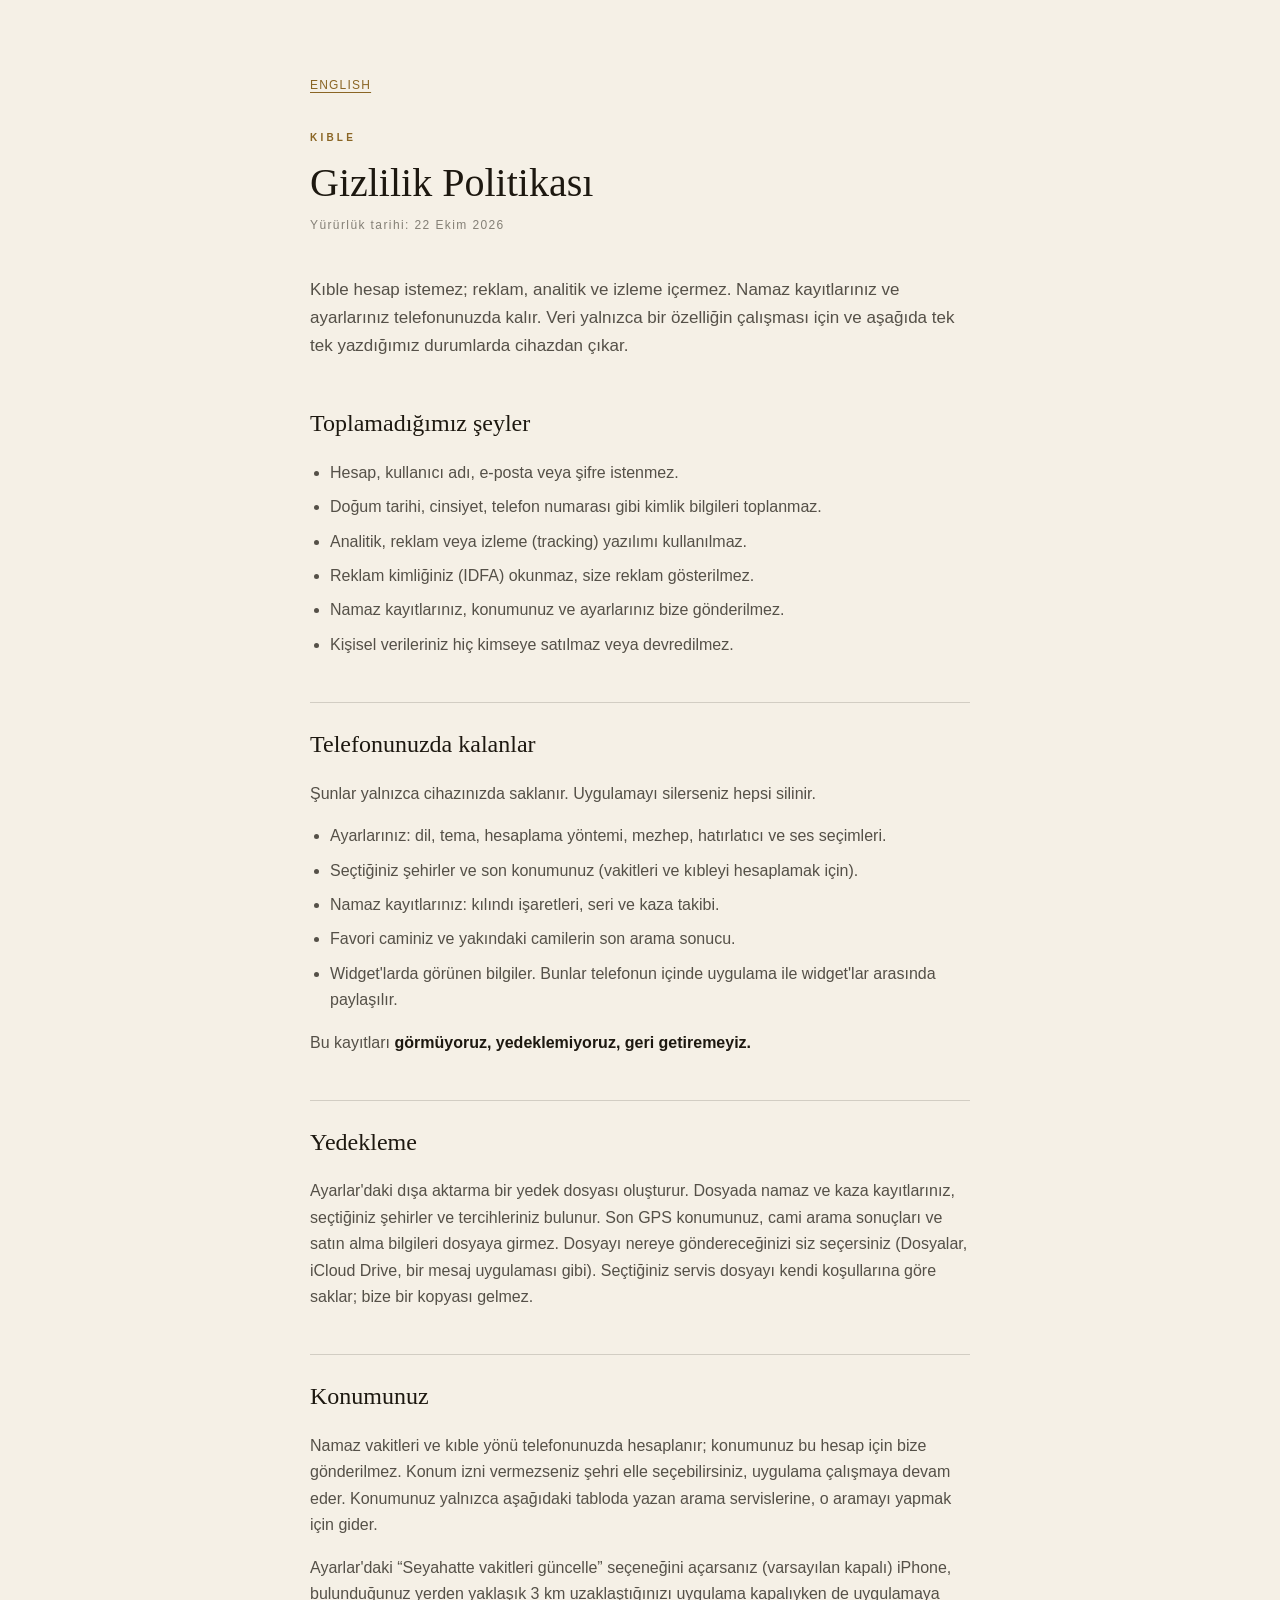
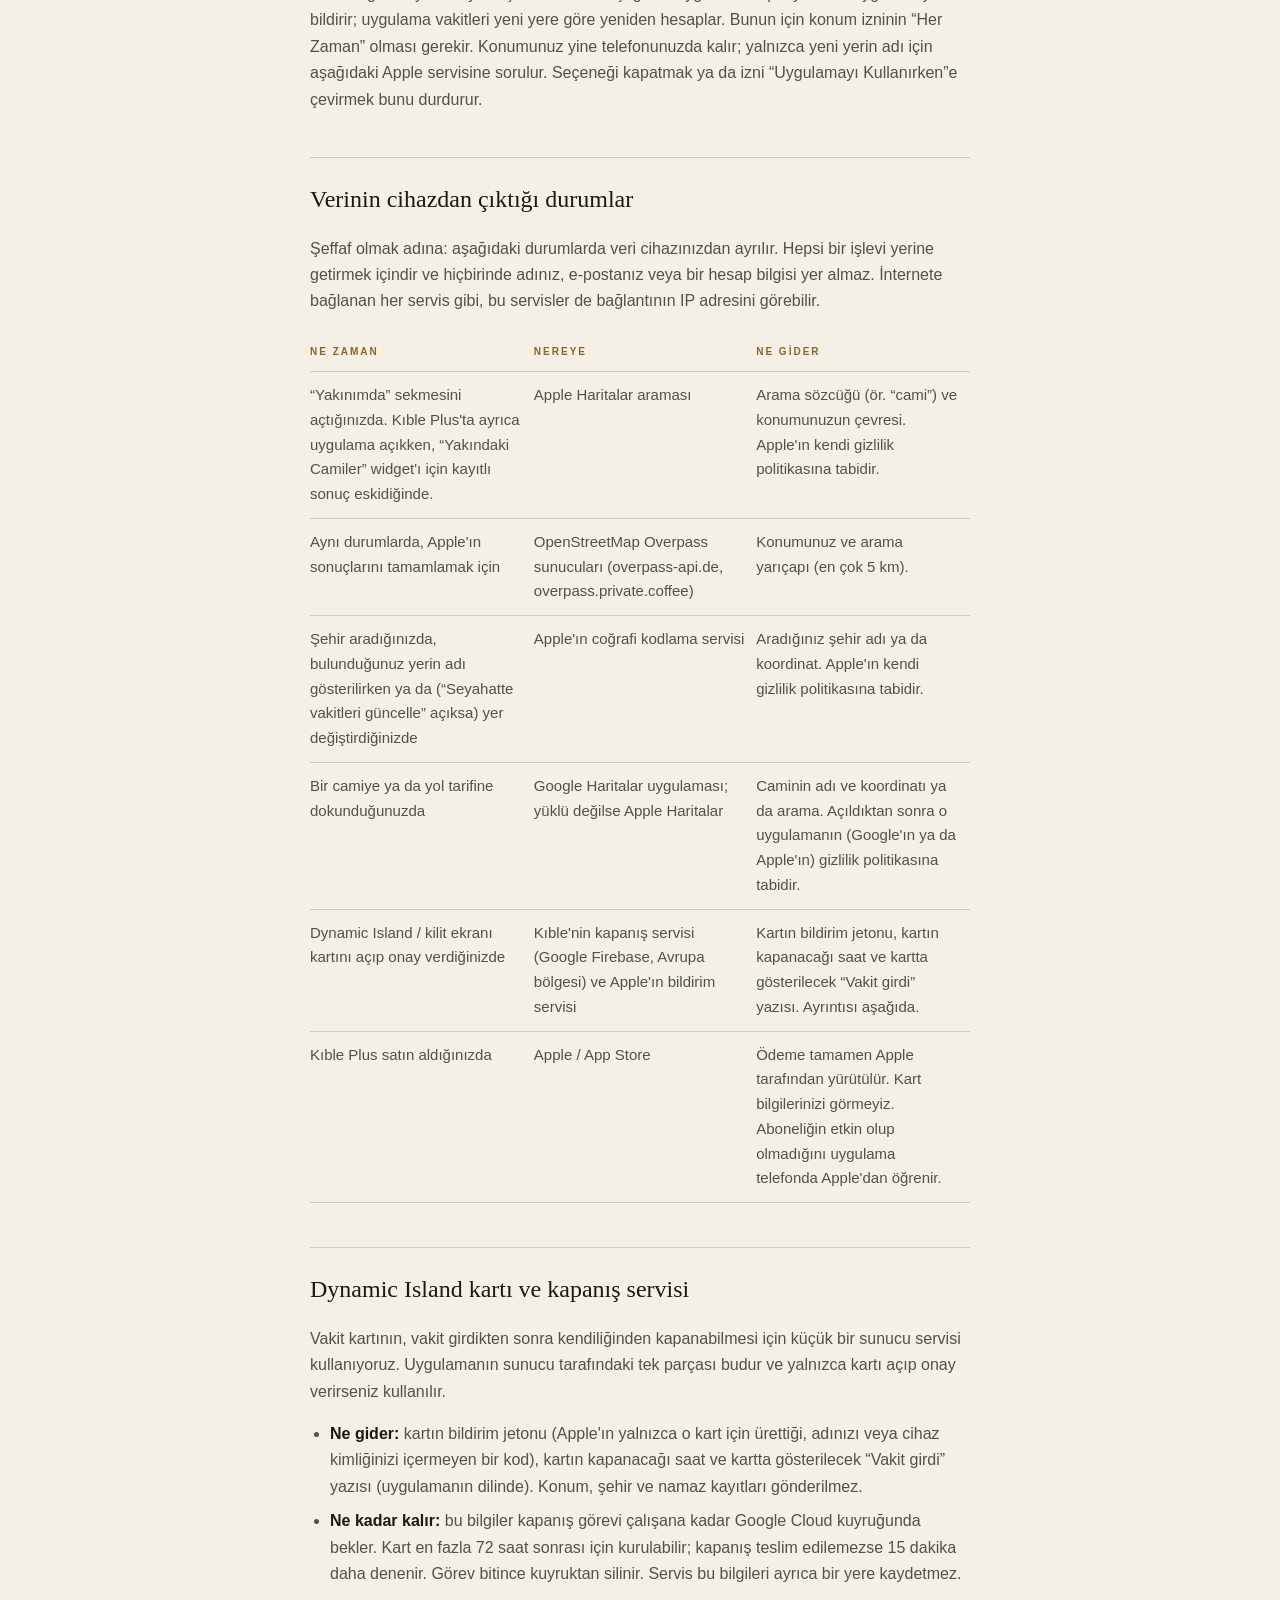
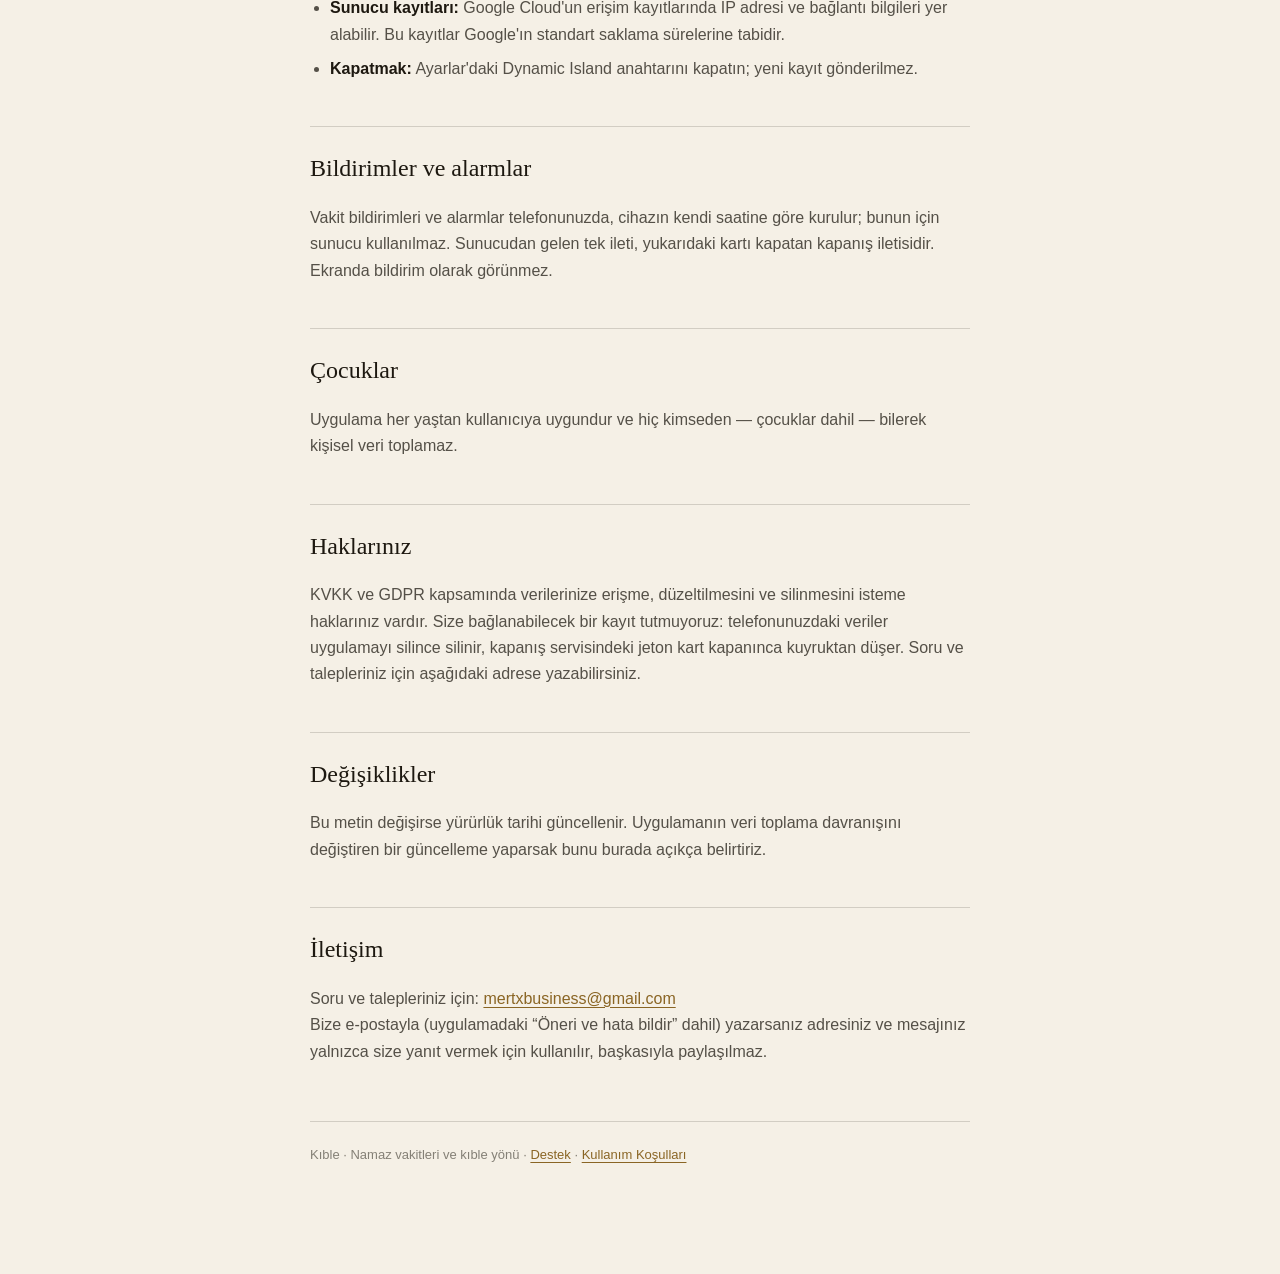
==== commit fa3dd1ec: "İletişim adresi ve aylık abonelik + 7 günlük deneme mertxbusiness@gmail.com beş sayfada; e-postayla " ====
--- a/gizlilik.html
+++ b/gizlilik.html
@@ -183,7 +183,9 @@
 
   <h2>İletişim</h2>
   <p>
-    Soru ve talepleriniz için: <a href="mailto:ILETISIM@ORNEK.COM">ILETISIM@ORNEK.COM</a>
+    Soru ve talepleriniz için: <a href="mailto:mertxbusiness@gmail.com">mertxbusiness@gmail.com</a><br>
+    Bize e-postayla (uygulamadaki “Öneri ve hata bildir” dahil) yazarsanız adresiniz
+    ve mesajınız yalnızca size yanıt vermek için kullanılır, başkasıyla paylaşılmaz.
   </p>
 
   <p class="note">
